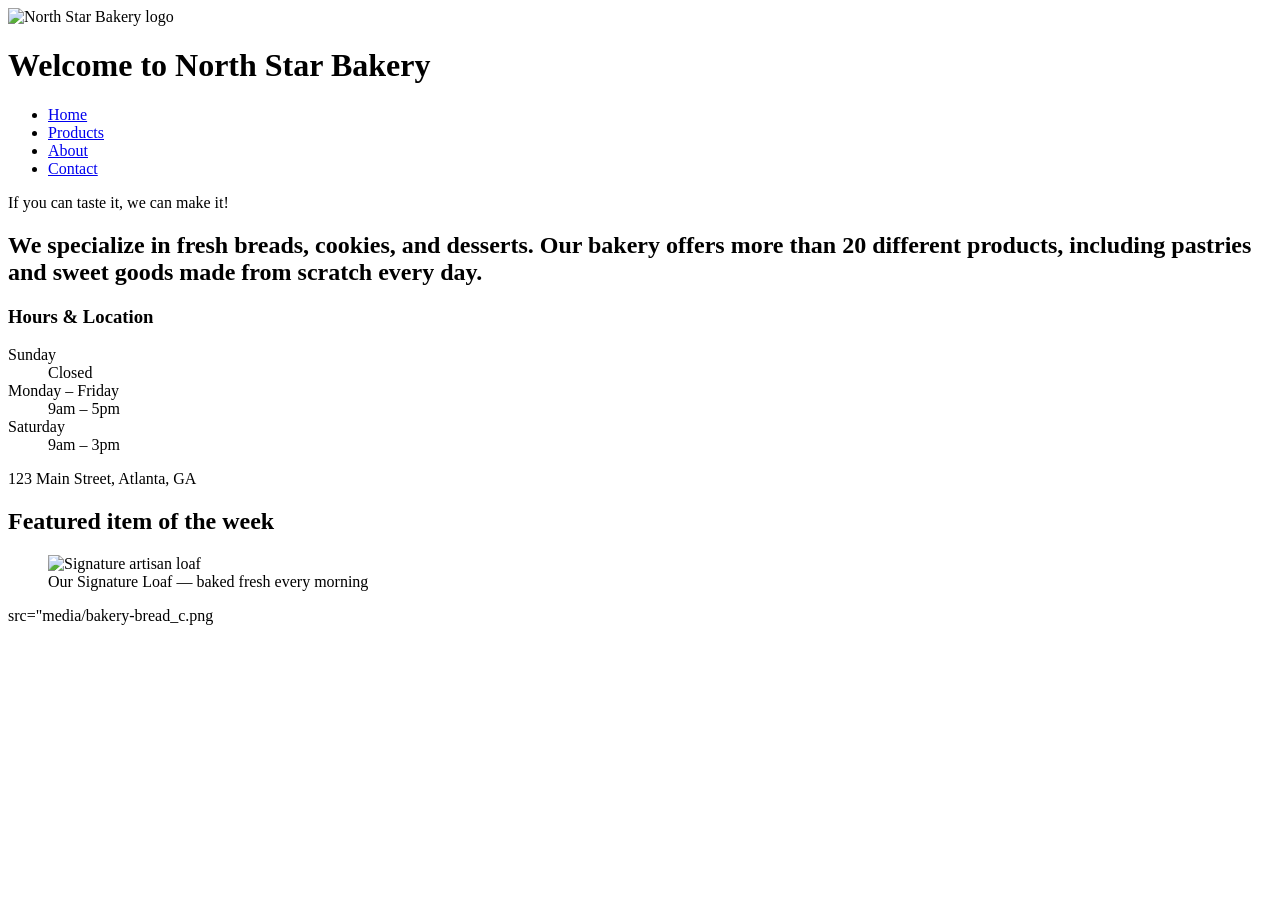
==== index.html @ 109c887b "Remove address from footer in index.html" ====
<!DOCTYPE html>
<html lang="en">
  <head>
    <meta charset="UTF-8">
    <meta name="viewport" content="width=device-width, initial-scale=1.0">
  <title>North Star Bakery | Home</title>
</head>
<body>
  <header>
    <img src="media/bakery-logo.png" alt="North Star Bakery logo">
    <h1>Welcome to North Star Bakery</h1>
    <nav>
      <ul>
        <li><a href="index.html">Home</a></li>
        <li><a href="products.html">Products</a></li>
        <li><a href="about.html">About</a></li>
        <li><a href="contact.html">Contact</a></li>
      </ul>
    </nav>
  </header>

  <main>
    <P>
      If you can taste it, we can make it! 
    </P>
    <h2>
    We specialize in fresh breads, cookies, and desserts. Our bakery offers more than 20 different products, including pastries and sweet goods made from scratch every day.
    </h2>
  <h3>Hours & Location</h3>
  <dl>
    <dt>Sunday</dt>
    <dd>Closed</dd>
    <dt>Monday – Friday</dt>
    <dd>9am – 5pm</dd>
    <dt>Saturday</dt>
    <dd>9am – 3pm</dd>
  </dl>
  <p>123 Main Street, Atlanta, GA</p>
    <h2>Featured item of the week</h2>
    <figure>
      <img src="media/bakery-signature-loaf.jpg" alt="Signature artisan loaf">
      <figcaption>Our Signature Loaf — baked fresh every morning</figcaption>
    </figure>
    <picture> src="media/bakery-bread_c.png</picture>
  </main>

  <footer>
  </footer>
</body>
</html>
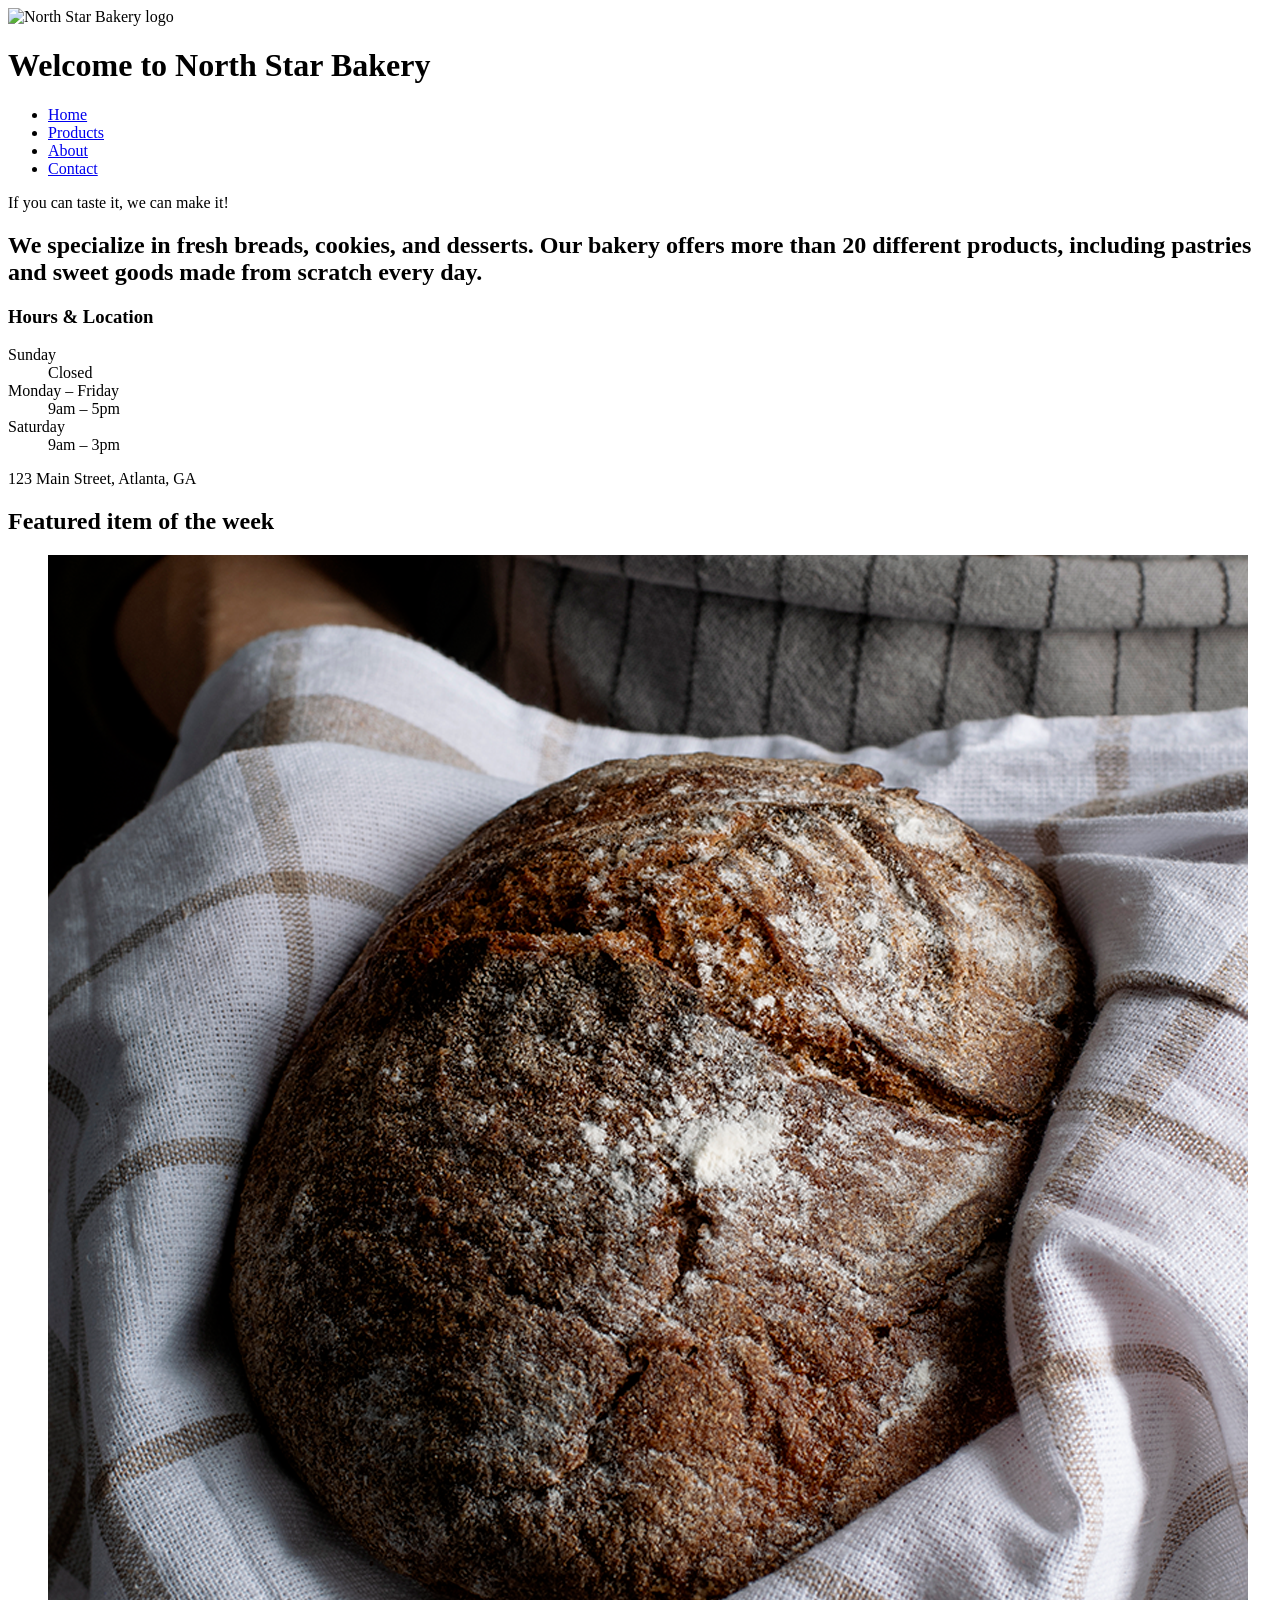
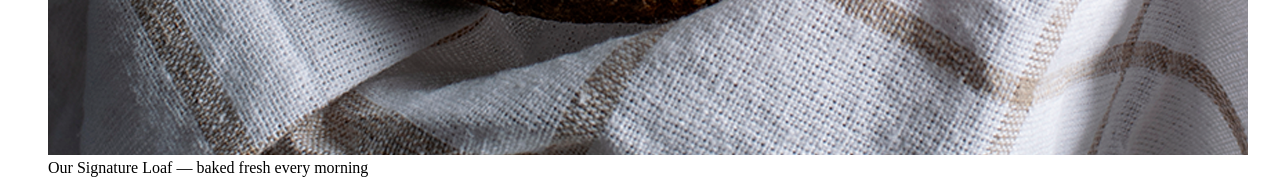
==== commit a4c9ed22: "Update index.html" ====
--- a/index.html
+++ b/index.html
@@ -38,10 +38,10 @@
   <p>123 Main Street, Atlanta, GA</p>
     <h2>Featured item of the week</h2>
     <figure>
-      <img src="media/bakery-signature-loaf.jpg" alt="Signature artisan loaf">
+      <img src="media/bakery-signature-loaf_c.png" alt="Signature artisan loaf">
       <figcaption>Our Signature Loaf — baked fresh every morning</figcaption>
     </figure>
-    <picture> src="media/bakery-bread_c.png</picture>
+    <picture src="media/bakery-bread_c.png" alt="Picture of desirable looking baked break"</picture>
   </main>
 
   <footer>
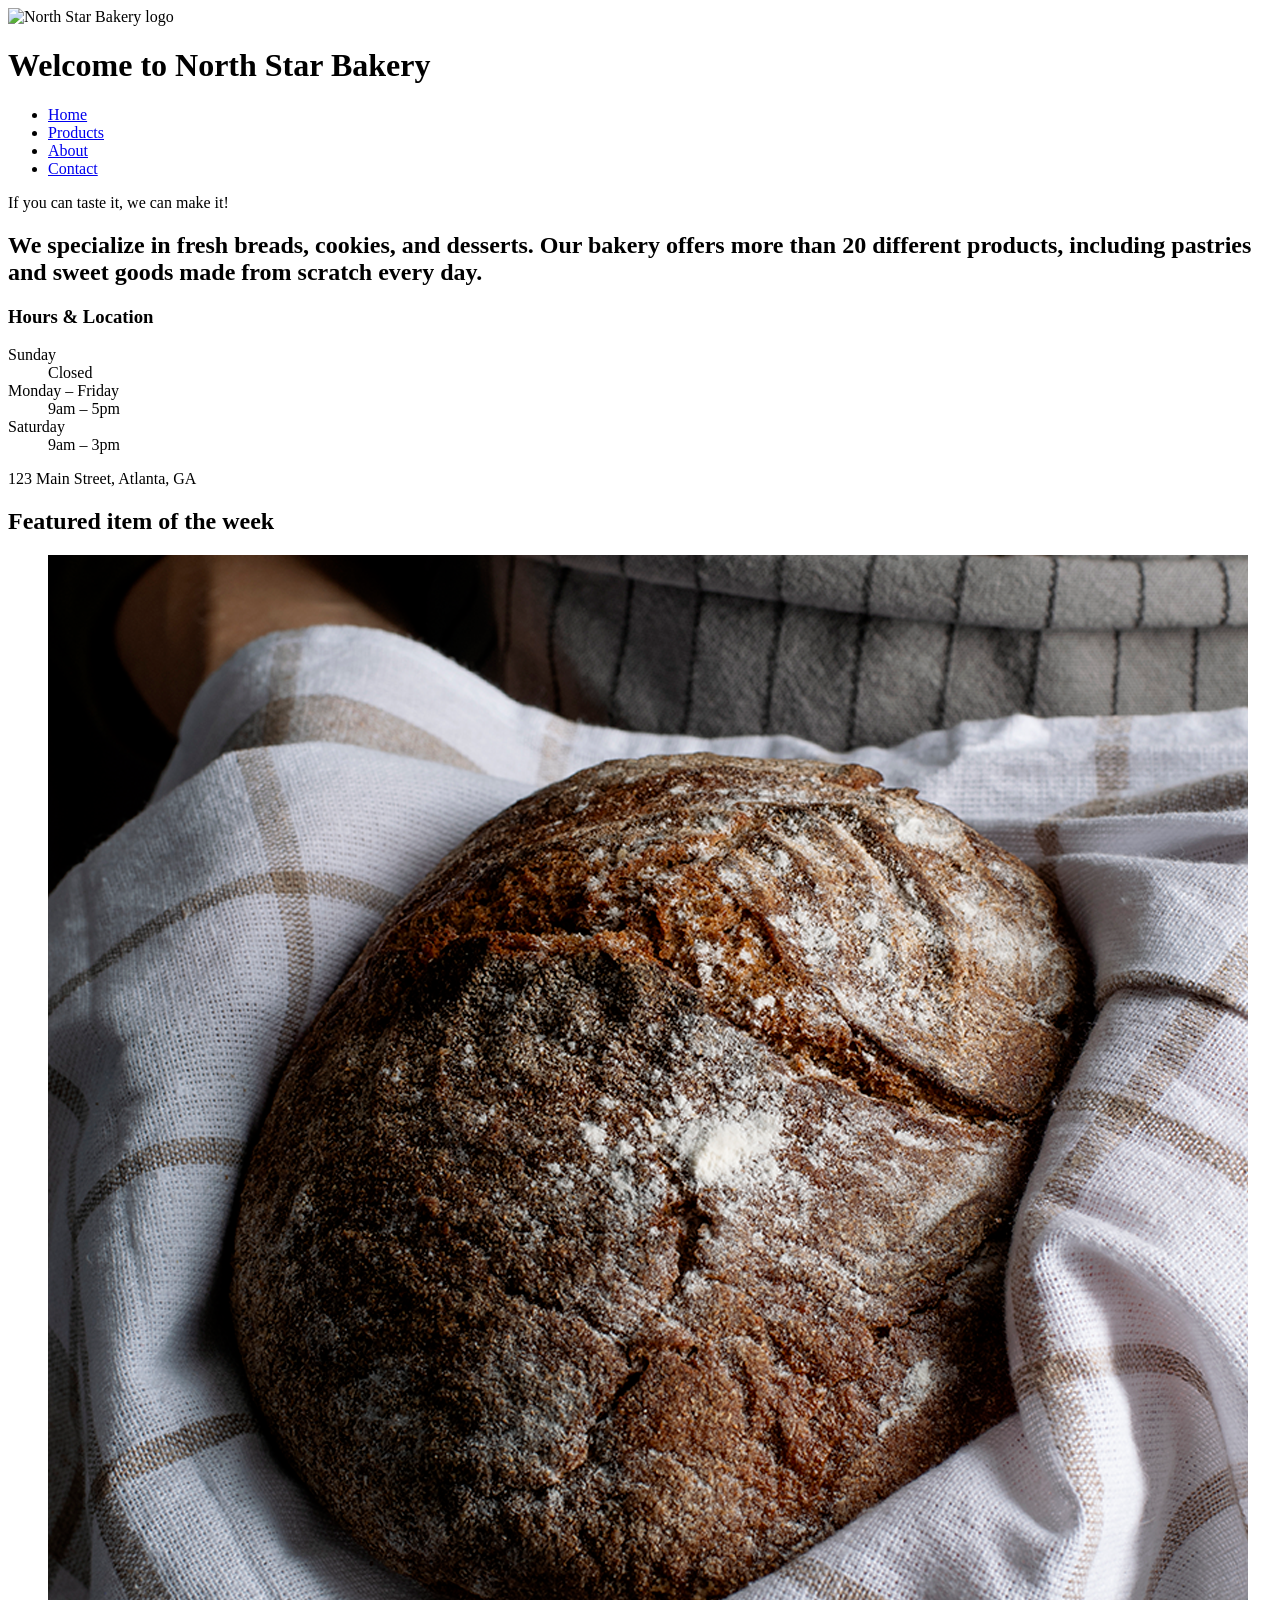
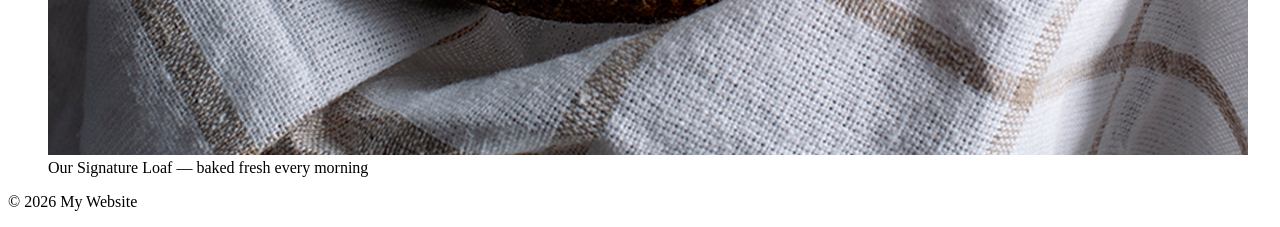
==== commit 60af683e: "Add footer with copyright information" ====
--- a/index.html
+++ b/index.html
@@ -43,8 +43,8 @@
     </figure>
     <picture src="media/bakery-bread_c.png" alt="Picture of desirable looking baked break"</picture>
   </main>
-
-  <footer>
-  </footer>
+    <footer>
+      <p>&copy; 2026 My Website</p>
+    </footer>
 </body>
 </html>
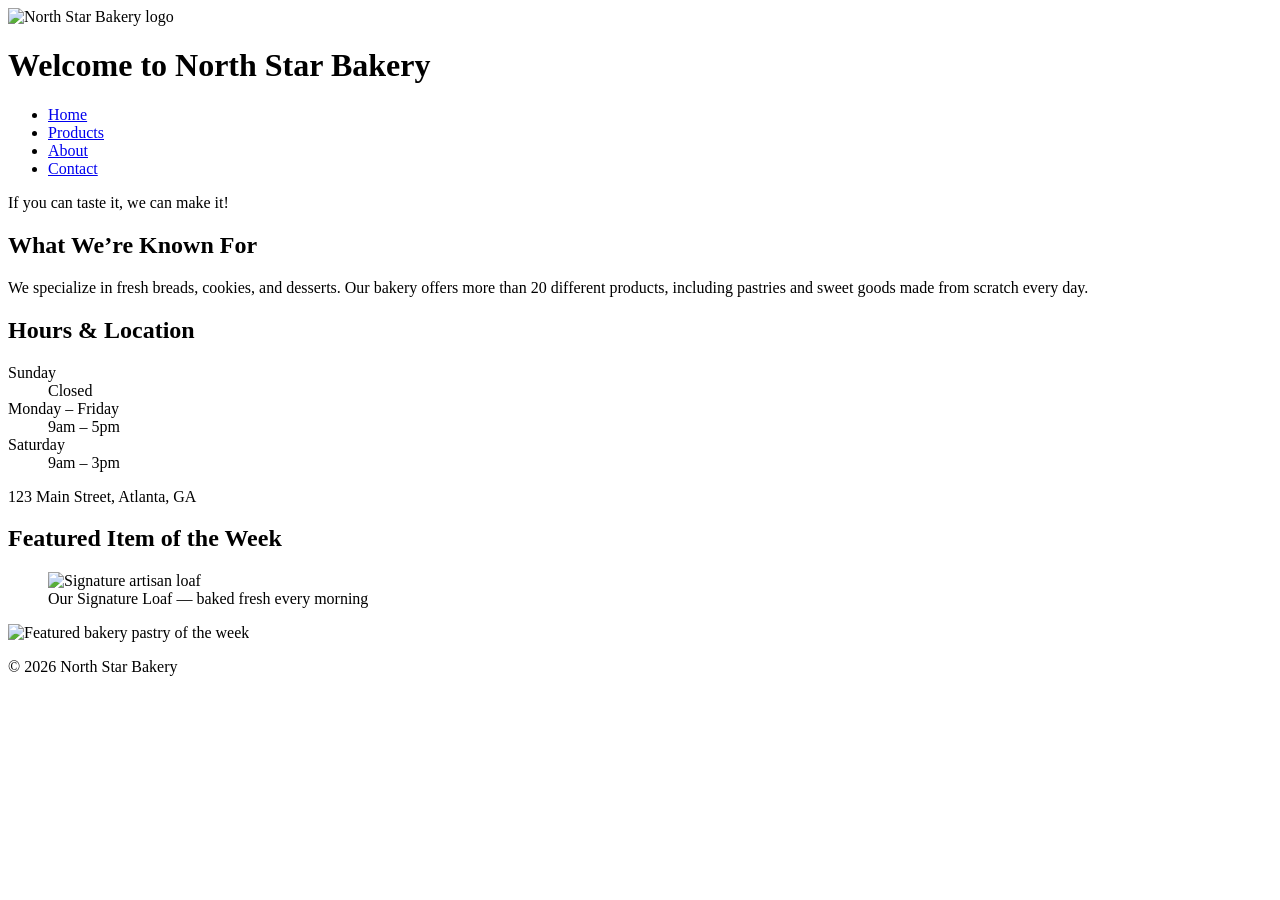
==== commit a8f98ee0: "Refactor index.html for improved content and images Updated content and structure for better clarity" ====
--- a/index.html
+++ b/index.html
@@ -1,8 +1,8 @@
 <!DOCTYPE html>
 <html lang="en">
-  <head>
-    <meta charset="UTF-8">
-    <meta name="viewport" content="width=device-width, initial-scale=1.0">
+<head>
+  <meta charset="UTF-8">
+  <meta name="viewport" content="width=device-width, initial-scale=1.0">
   <title>North Star Bakery | Home</title>
 </head>
 <body>
@@ -20,31 +20,37 @@
   </header>
 
   <main>
-    <P>
-      If you can taste it, we can make it! 
-    </P>
-    <h2>
-    We specialize in fresh breads, cookies, and desserts. Our bakery offers more than 20 different products, including pastries and sweet goods made from scratch every day.
-    </h2>
-  <h3>Hours & Location</h3>
-  <dl>
-    <dt>Sunday</dt>
-    <dd>Closed</dd>
-    <dt>Monday – Friday</dt>
-    <dd>9am – 5pm</dd>
-    <dt>Saturday</dt>
-    <dd>9am – 3pm</dd>
-  </dl>
-  <p>123 Main Street, Atlanta, GA</p>
-    <h2>Featured item of the week</h2>
+    <p>If you can taste it, we can make it!</p>
+
+    <h2>What We’re Known For</h2>
+    <p>We specialize in fresh breads, cookies, and desserts. Our bakery offers more than 20 different products, including pastries and sweet goods made from scratch every day.</p>
+
+    <h2>Hours & Location</h2>
+    <dl>
+      <dt>Sunday</dt>
+      <dd>Closed</dd>
+      <dt>Monday – Friday</dt>
+      <dd>9am – 5pm</dd>
+      <dt>Saturday</dt>
+      <dd>9am – 3pm</dd>
+    </dl>
+    <p>123 Main Street, Atlanta, GA</p>
+
+    <h2>Featured Item of the Week</h2>
     <figure>
-      <img src="media/bakery-signature-loaf_c.png" alt="Signature artisan loaf">
+      <img src="media/bakery-signature-loaf.jpg" alt="Signature artisan loaf">
       <figcaption>Our Signature Loaf — baked fresh every morning</figcaption>
     </figure>
-    <picture src="media/bakery-bread_c.png" alt="Picture of desirable looking baked break"</picture>
+
+    <!-- Responsive featured image -->
+    <picture>
+      <source media="(min-width: 600px)" srcset="media/bakery-feature-large.jpg">
+      <img src="media/bakery-feature-small.jpg" alt="Featured bakery pastry of the week">
+    </picture>
   </main>
-    <footer>
-      <p>&copy; 2026 My Website</p>
-    </footer>
+
+  <footer>
+    <p>&copy; 2026 North Star Bakery</p>
+  </footer>
 </body>
 </html>
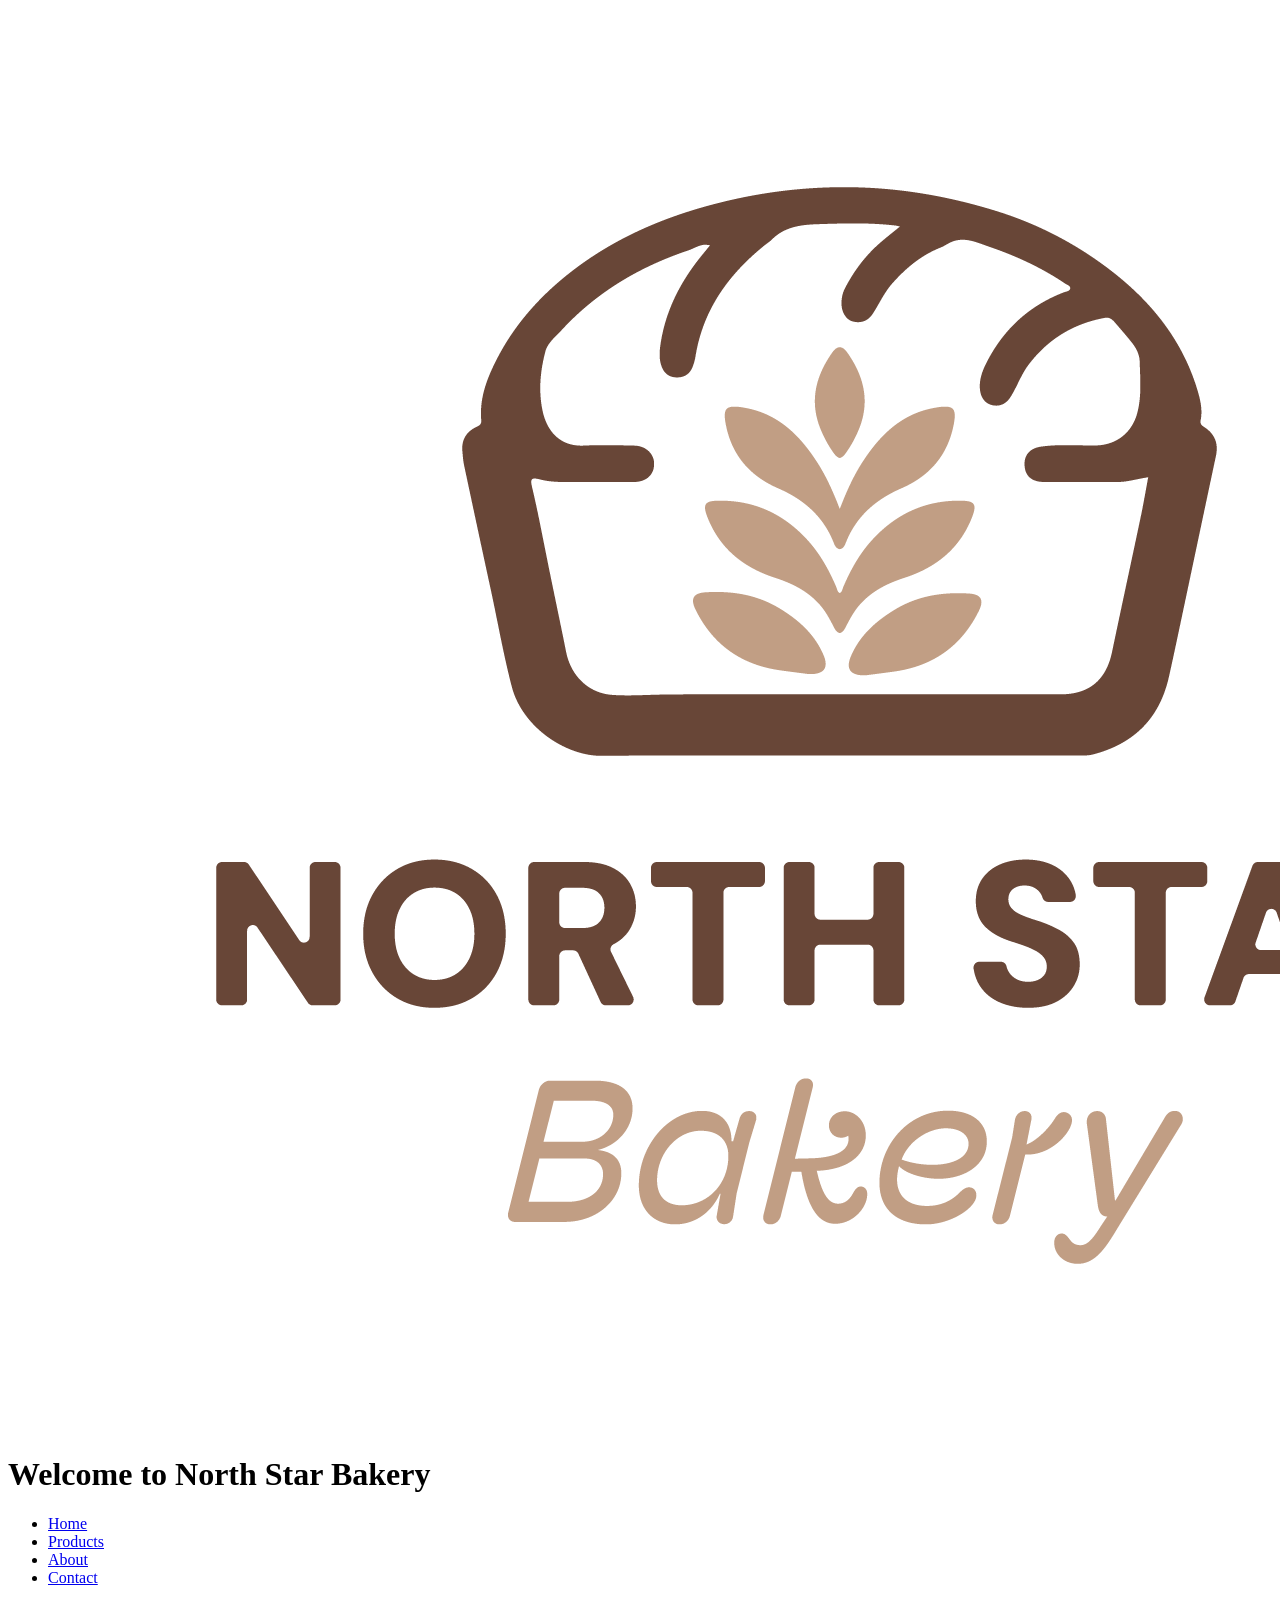
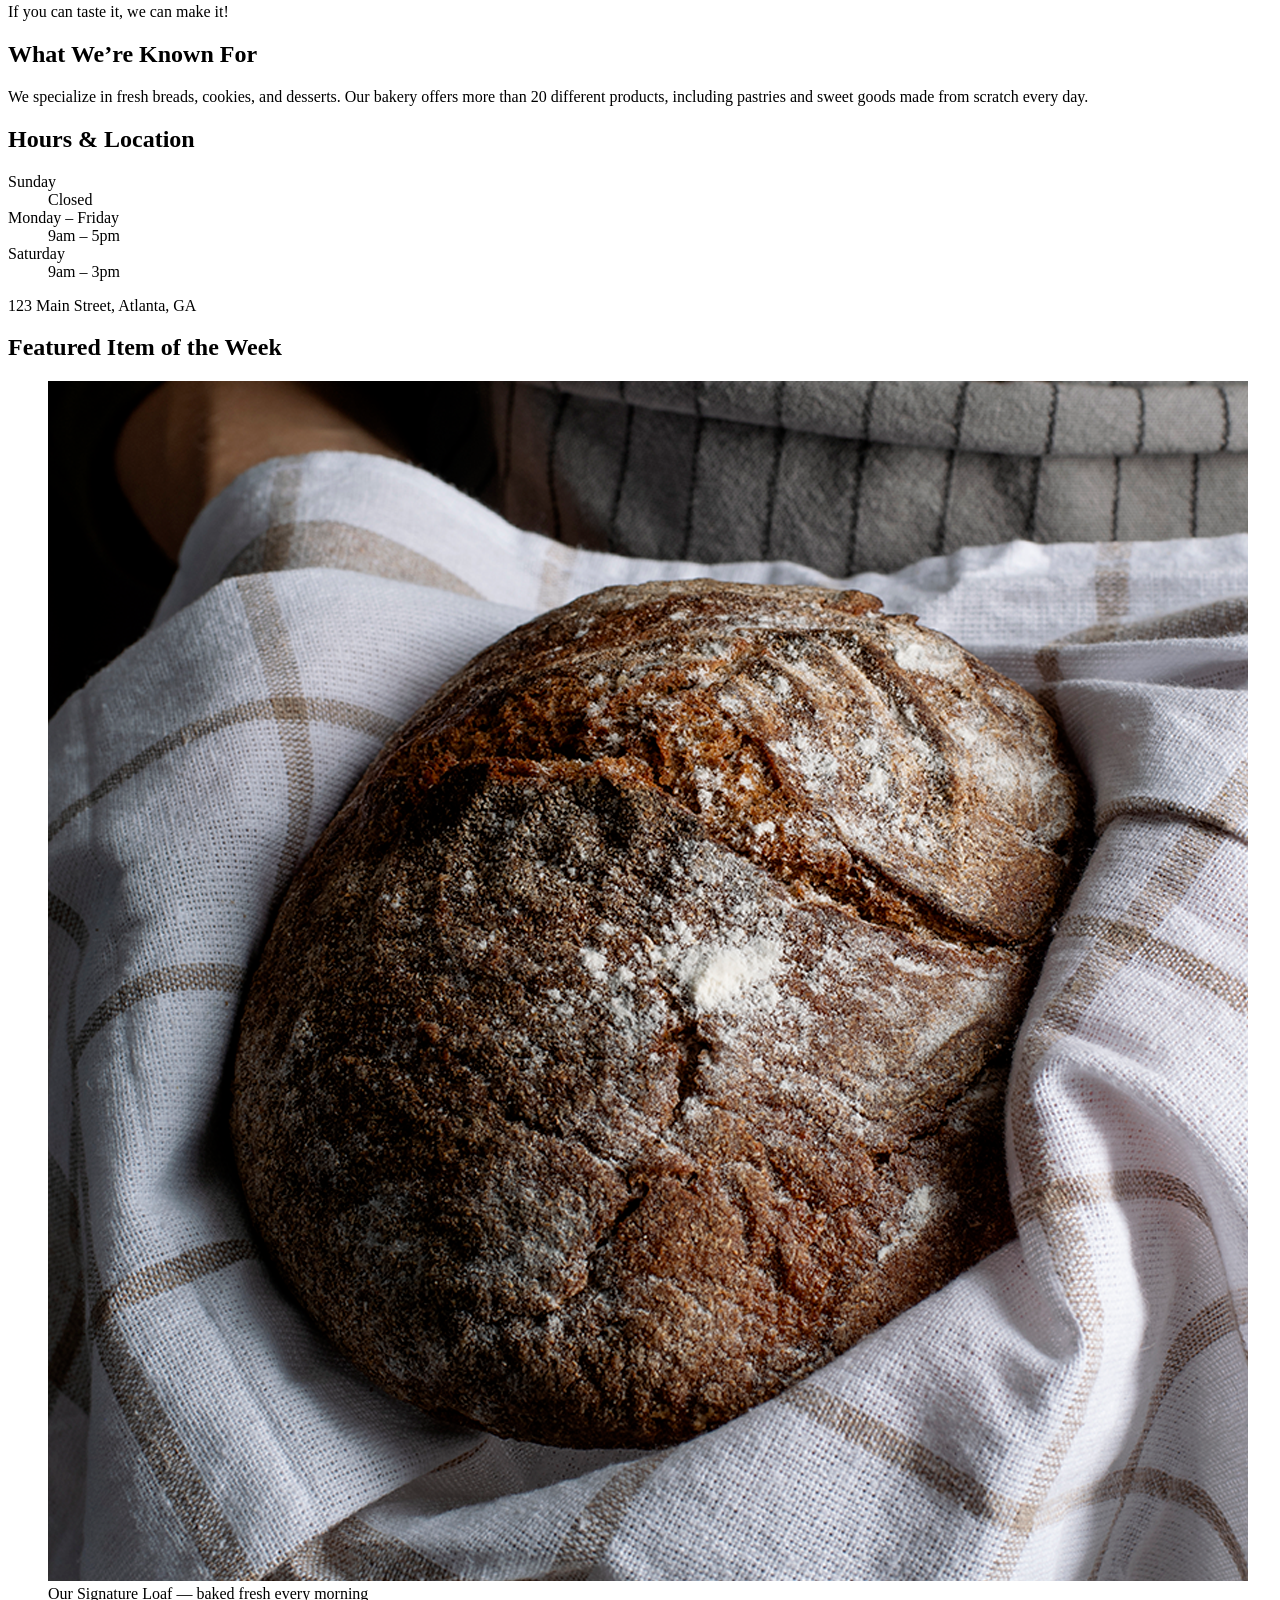
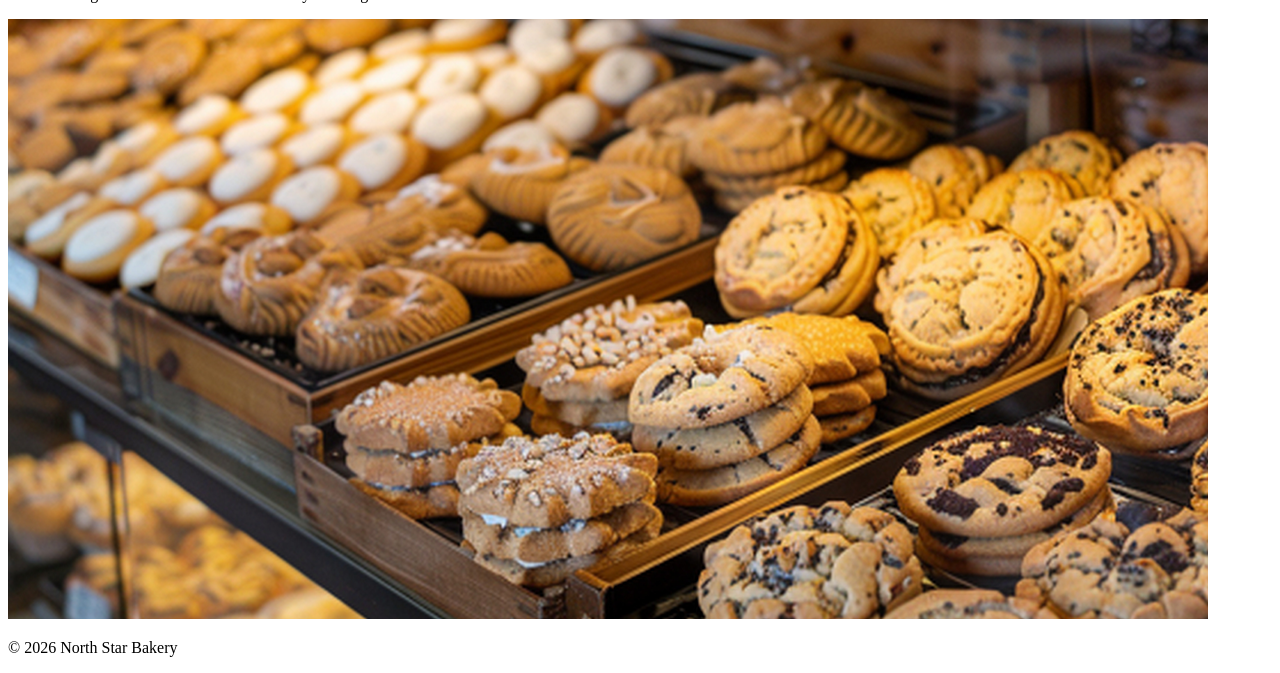
==== commit e7ad7c83: "Updates Updating header logo, modifying content." ====
--- a/index.html
+++ b/index.html
@@ -38,14 +38,14 @@
 
     <h2>Featured Item of the Week</h2>
     <figure>
-      <img src="media/bakery-signature-loaf.jpg" alt="Signature artisan loaf">
+      <img src="media/bakery-signature-loaf.png" alt="Signature artisan loaf">
       <figcaption>Our Signature Loaf — baked fresh every morning</figcaption>
     </figure>
 
     <!-- Responsive featured image -->
     <picture>
-      <source media="(min-width: 600px)" srcset="media/bakery-feature-large.jpg">
-      <img src="media/bakery-feature-small.jpg" alt="Featured bakery pastry of the week">
+      <source media="(min-width: 600px)" srcset="media/bakery-feature-large.png">
+      <img src="media/bakery-feature-small.png" alt="Featured bakery pastry of the week">
     </picture>
   </main>
 
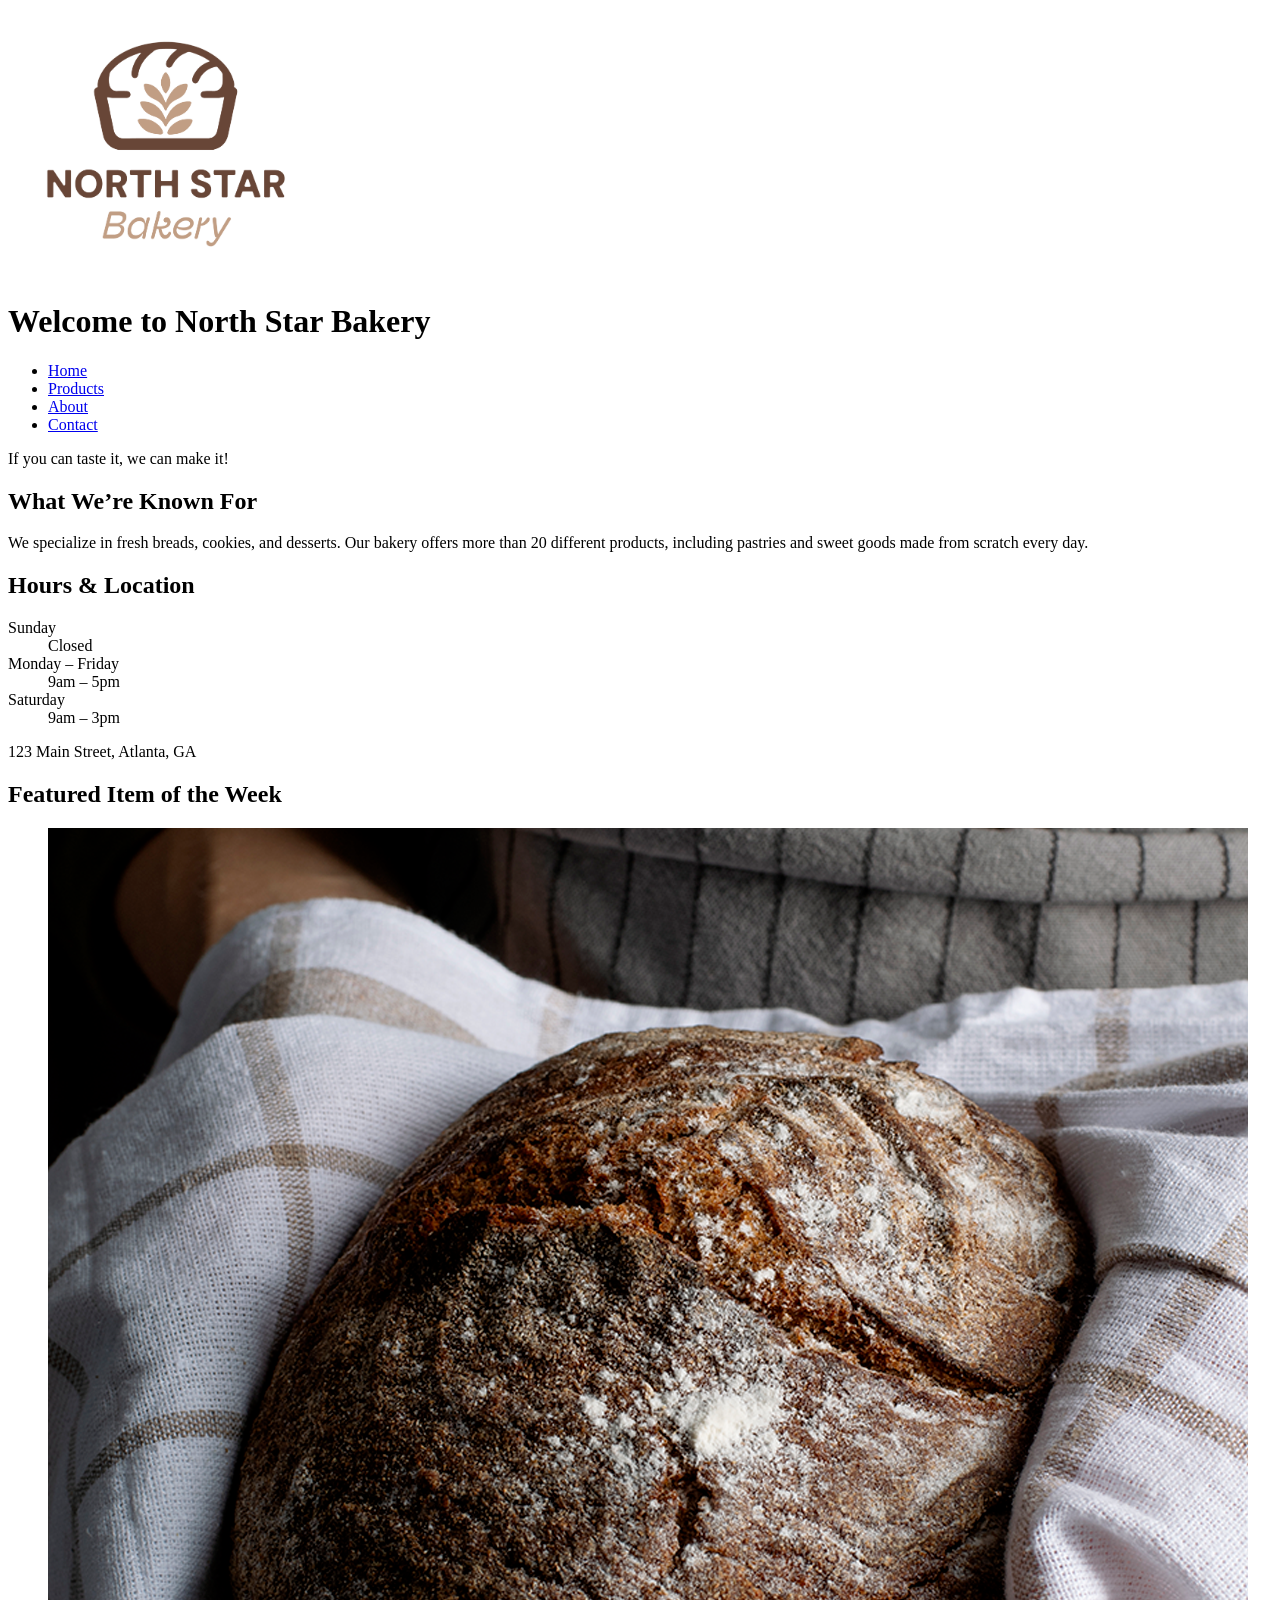
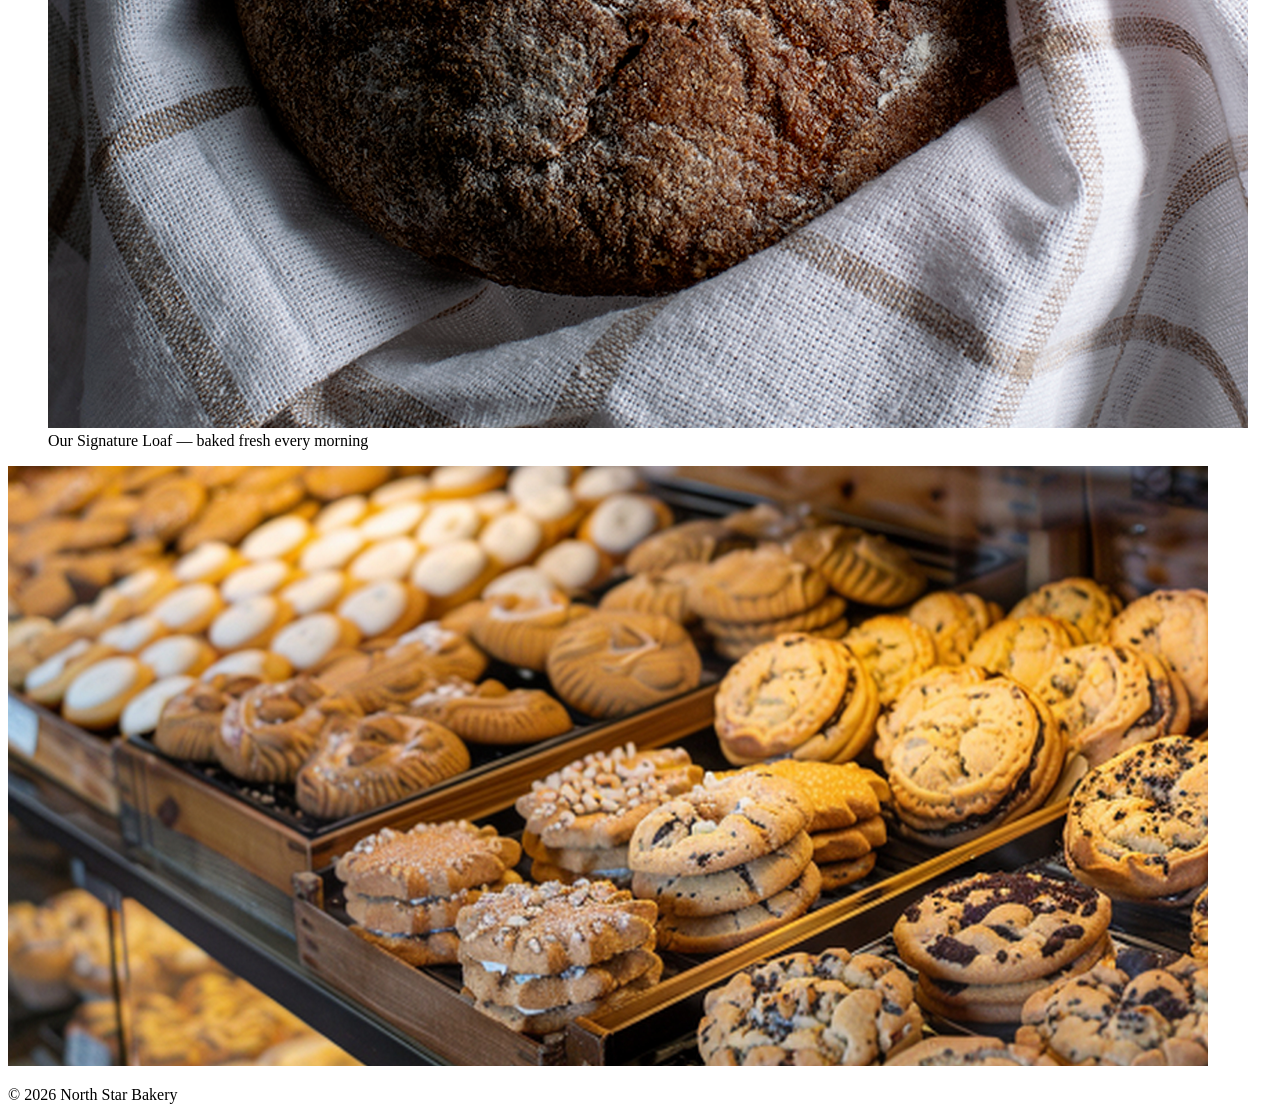
==== commit 80cfcd9b: "header" ====
--- a/index.html
+++ b/index.html
@@ -7,7 +7,7 @@
 </head>
 <body>
   <header>
-    <img src="media/bakery-logo.png" alt="North Star Bakery logo">
+    <img src="media/bakery-logo.png" alt="North Star Bakery logo" width="25%">
     <h1>Welcome to North Star Bakery</h1>
     <nav>
       <ul>
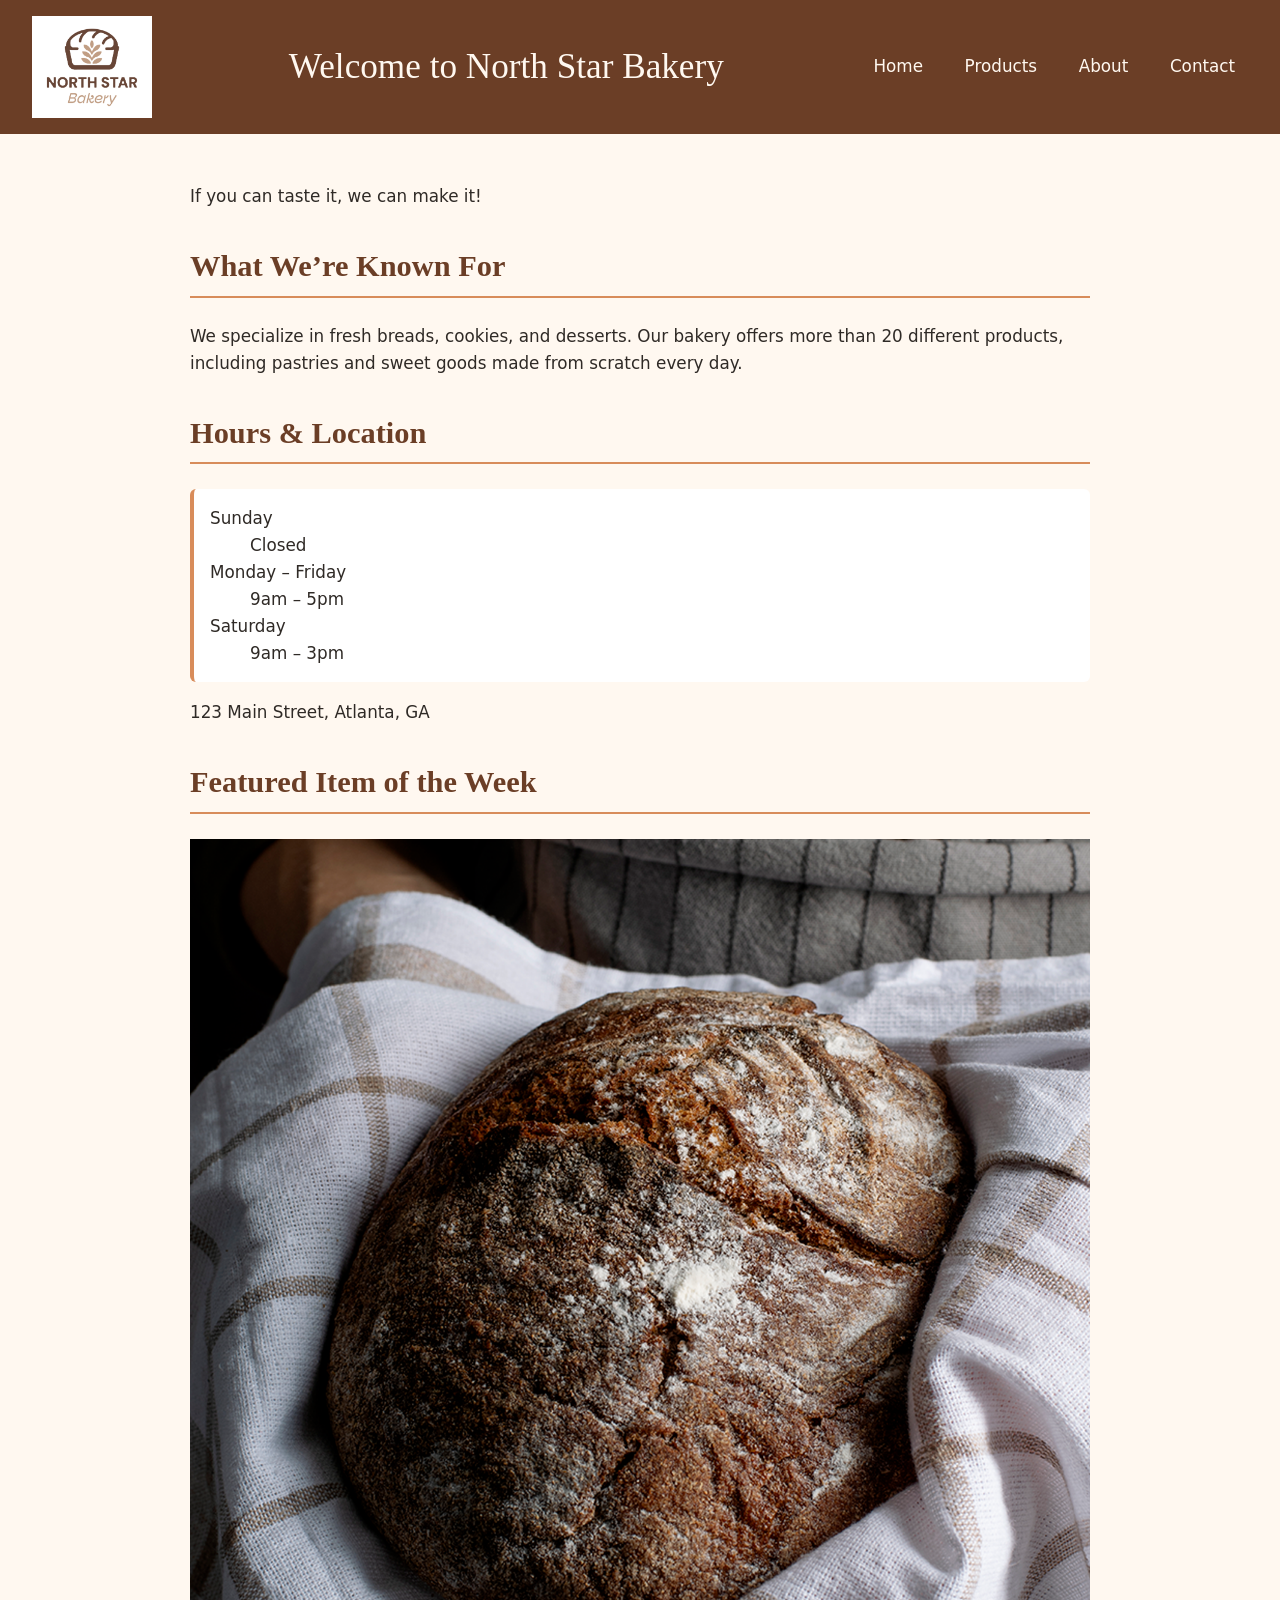
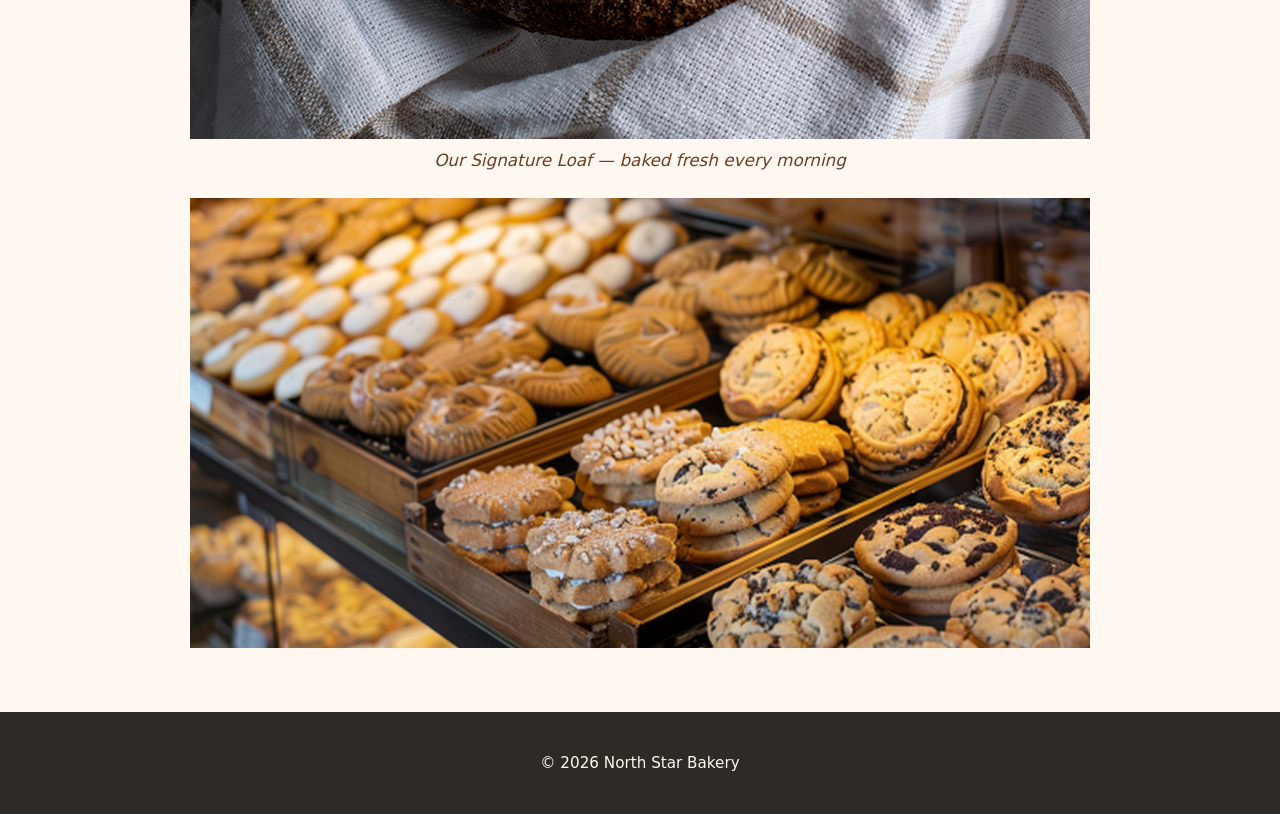
==== commit a7a397e3: "CSS Updates" ====
--- a/index.html
+++ b/index.html
@@ -4,6 +4,7 @@
   <meta charset="UTF-8">
   <meta name="viewport" content="width=device-width, initial-scale=1.0">
   <title>North Star Bakery | Home</title>
+  <link rel="stylesheet" href="css/styles.css">
 </head>
 <body>
   <header>
--- a/css/styles.css
+++ b/css/styles.css
@@ -0,0 +1,210 @@
+* ===== Base / Mobile-First ===== */
+*,
+*::before,
+*::after {
+  box-sizing: border-box;
+}
+
+body {
+  margin: 0;
+  font-family: system-ui, -apple-system, BlinkMacSystemFont, "Segoe UI", sans-serif;
+  font-size: 1.05rem;
+  line-height: 1.6;
+  color: #2F2A26;           /* Charcoal */
+  background-color: #FFF8F0; /* Cream */
+}
+
+img {
+  max-width: 100%;
+  height: auto;
+  display: block;
+}
+
+/* ===== Header & Navigation ===== */
+header {
+  background-color: #6B3E26; /* Brown */
+  color: #FFF8F0;
+  padding: 1rem;
+  text-align: center;
+}
+
+header img {
+  max-width: 120px;
+  margin: 0 auto 0.5rem;
+}
+
+header h1 {
+  margin: 0.5rem 0;
+  font-family: Georgia, "Times New Roman", serif;
+  font-size: 1.8rem;
+  font-weight: normal;
+}
+
+nav ul {
+  list-style: none;
+  padding: 0;
+  margin: 1rem 0 0;
+  display: flex;
+  flex-wrap: wrap;
+  justify-content: center;
+  gap: 1rem;
+}
+
+nav a {
+  color: #FFF8F0;
+  text-decoration: none;
+  font-weight: 500;
+  padding: 0.4rem 0.8rem;
+  border-radius: 4px;
+}
+
+nav a:hover,
+nav a:focus {
+  background-color: #D88C5A; /* Peach */
+  color: #2F2A26;
+}
+
+/* ===== Main ===== */
+main {
+  max-width: 900px;
+  margin: 0 auto;
+  padding: 1.5rem 1rem;
+}
+
+h2, h3 {
+  font-family: Georgia, "Times New Roman", serif;
+  color: #6B3E26;
+  margin-top: 2rem;
+}
+
+h2 {
+  font-size: 1.6rem;
+  border-bottom: 2px solid #D88C5A;
+  padding-bottom: 0.3rem;
+}
+
+/* Featured / figure styling */
+figure {
+  margin: 1.5rem 0;
+  text-align: center;
+}
+
+figcaption {
+  font-style: italic;
+  color: #6B3E26;
+  margin-top: 0.5rem;
+}
+
+/* Hours list */
+dl {
+  background-color: #fff;
+  padding: 1rem;
+  border-radius: 6px;
+  border-left: 4px solid #D88C5A;
+}
+
+/* ===== Footer ===== */
+footer {
+  background-color: #2F2A26;
+  color: #FFF8F0;
+  text-align: center;
+  padding: 1.5rem 1rem;
+  margin-top: 2rem;
+  font-size: 0.95rem;
+}
+
+/* ===== Form Styling ===== */
+form {
+  background-color: #fff;
+  padding: 1.5rem;
+  border-radius: 8px;
+  border: 1px solid #D88C5A;
+}
+
+fieldset {
+  border: 1px solid #D88C5A;
+  border-radius: 6px;
+  margin-bottom: 1.2rem;
+  padding: 1rem;
+}
+
+legend {
+  font-family: Georgia, serif;
+  color: #6B3E26;
+  font-weight: bold;
+  padding: 0 0.5rem;
+}
+
+label {
+  display: block;
+  margin: 0.6rem 0 0.3rem;
+  font-weight: 500;
+}
+
+input,
+select,
+textarea {
+  width: 100%;
+  max-width: 400px;
+  padding: 0.5rem;
+  border: 1px solid #ccc;
+  border-radius: 4px;
+  font-family: inherit;
+  font-size: 1rem;
+}
+
+button {
+  background-color: #6B3E26;
+  color: #FFF8F0;
+  border: none;
+  padding: 0.7rem 1.4rem;
+  font-size: 1rem;
+  border-radius: 4px;
+  cursor: pointer;
+  margin-top: 0.5rem;
+}
+
+button:hover,
+button:focus {
+  background-color: #D88C5A;
+  color: #2F2A26;
+}
+
+/* ===== Audio  ===== */
+audio {
+  width: 100%;
+  max-width: 400px;
+  margin: 1rem 0;
+}
+
+/* ===== Larger Screens ===== */
+@media (min-width: 700px) {
+  header {
+    display: flex;
+    align-items: center;
+    justify-content: space-between;
+    text-align: left;
+    padding: 1rem 2rem;
+  }
+
+  header img {
+    margin: 0;
+  }
+
+  header h1 {
+    font-size: 2.2rem;
+    margin: 0;
+  }
+
+  nav ul {
+    margin: 0;
+  }
+
+  main {
+    padding: 2rem;
+  }
+
+  h2 {
+    font-size: 1.9rem;
+  }
+}
